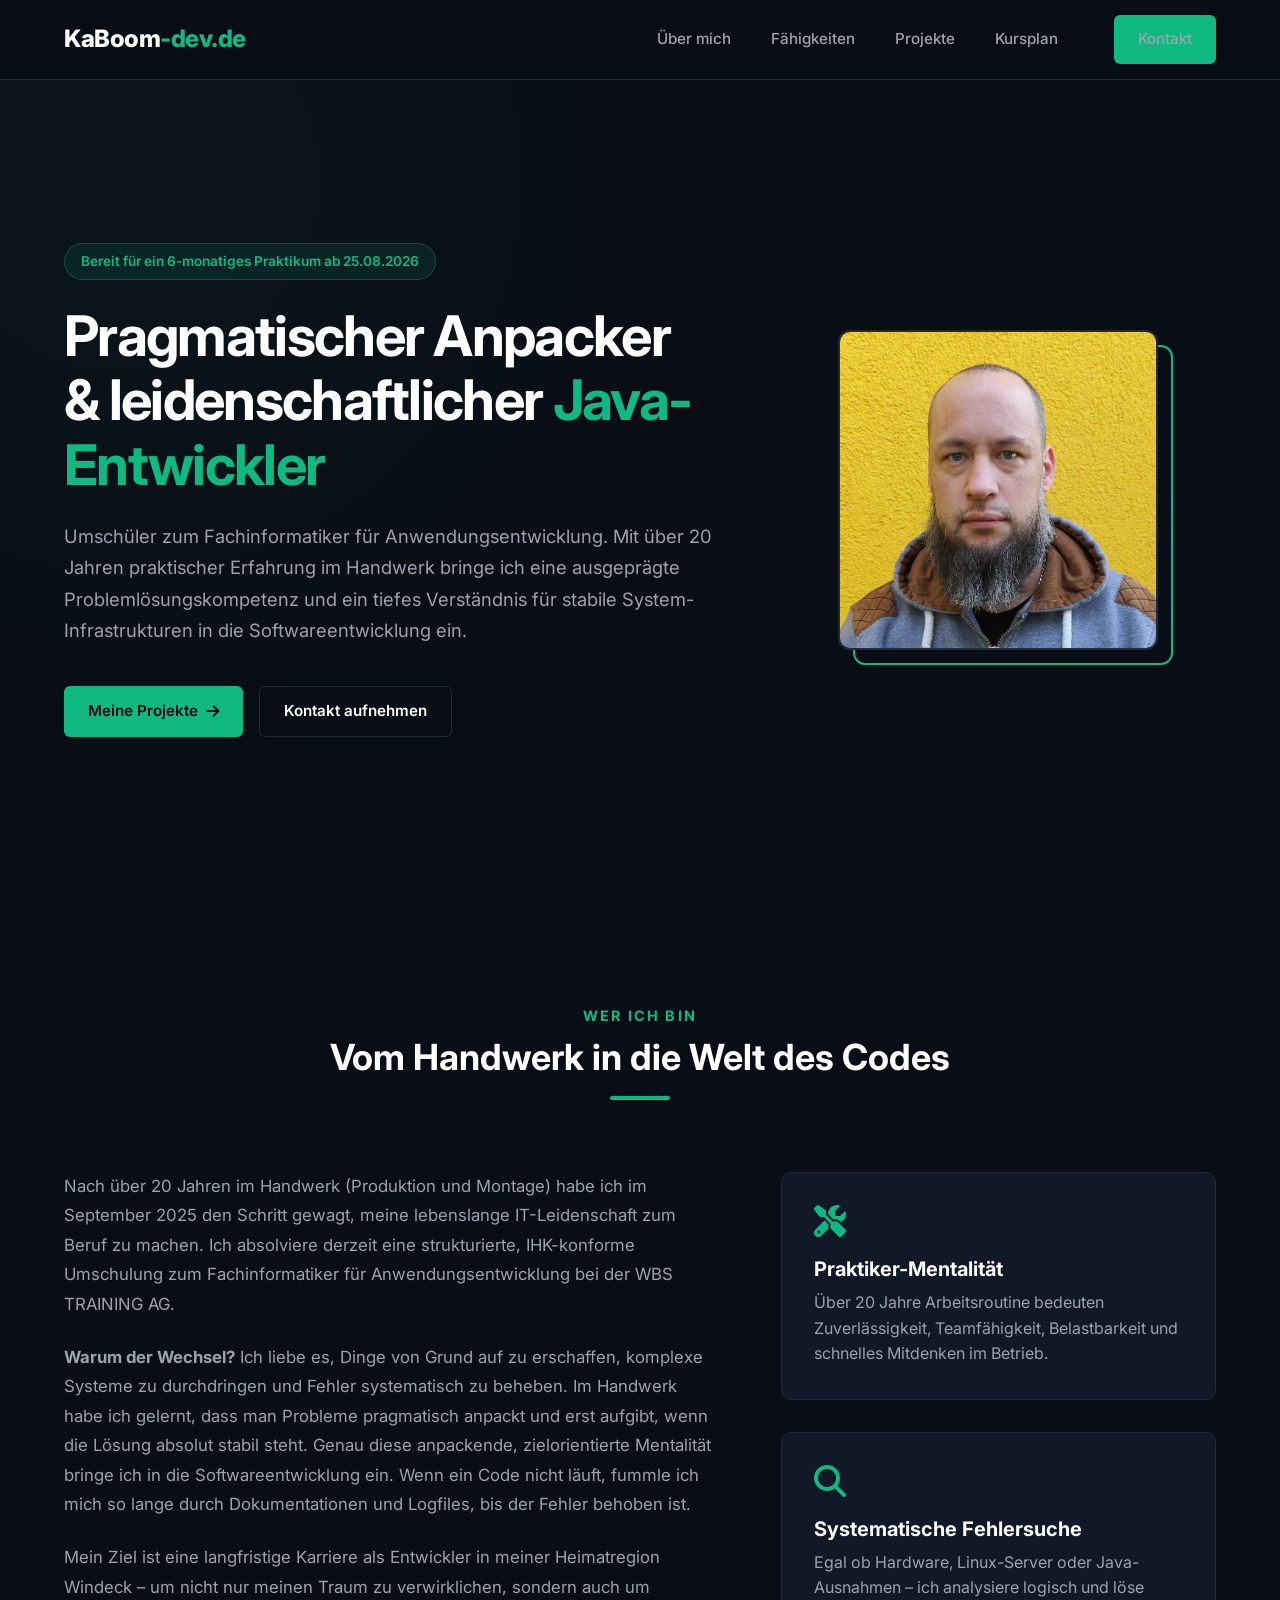
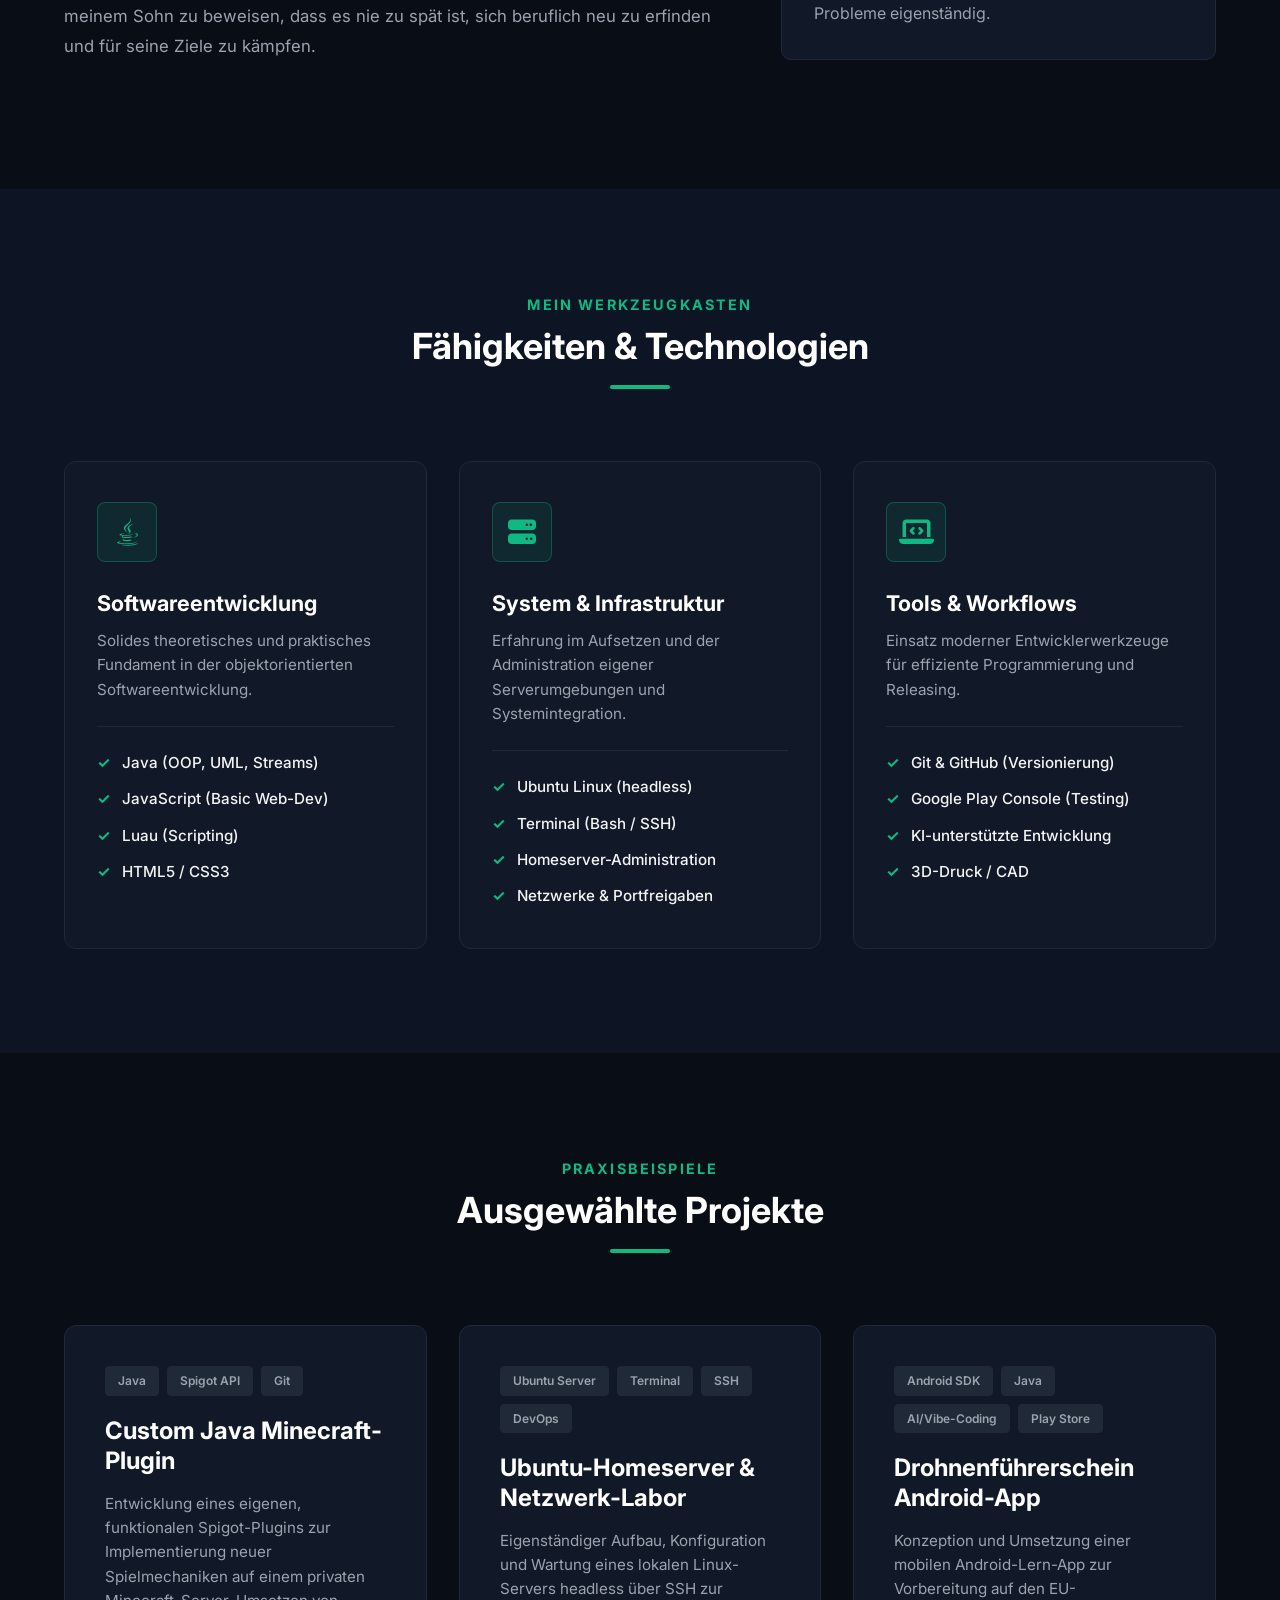
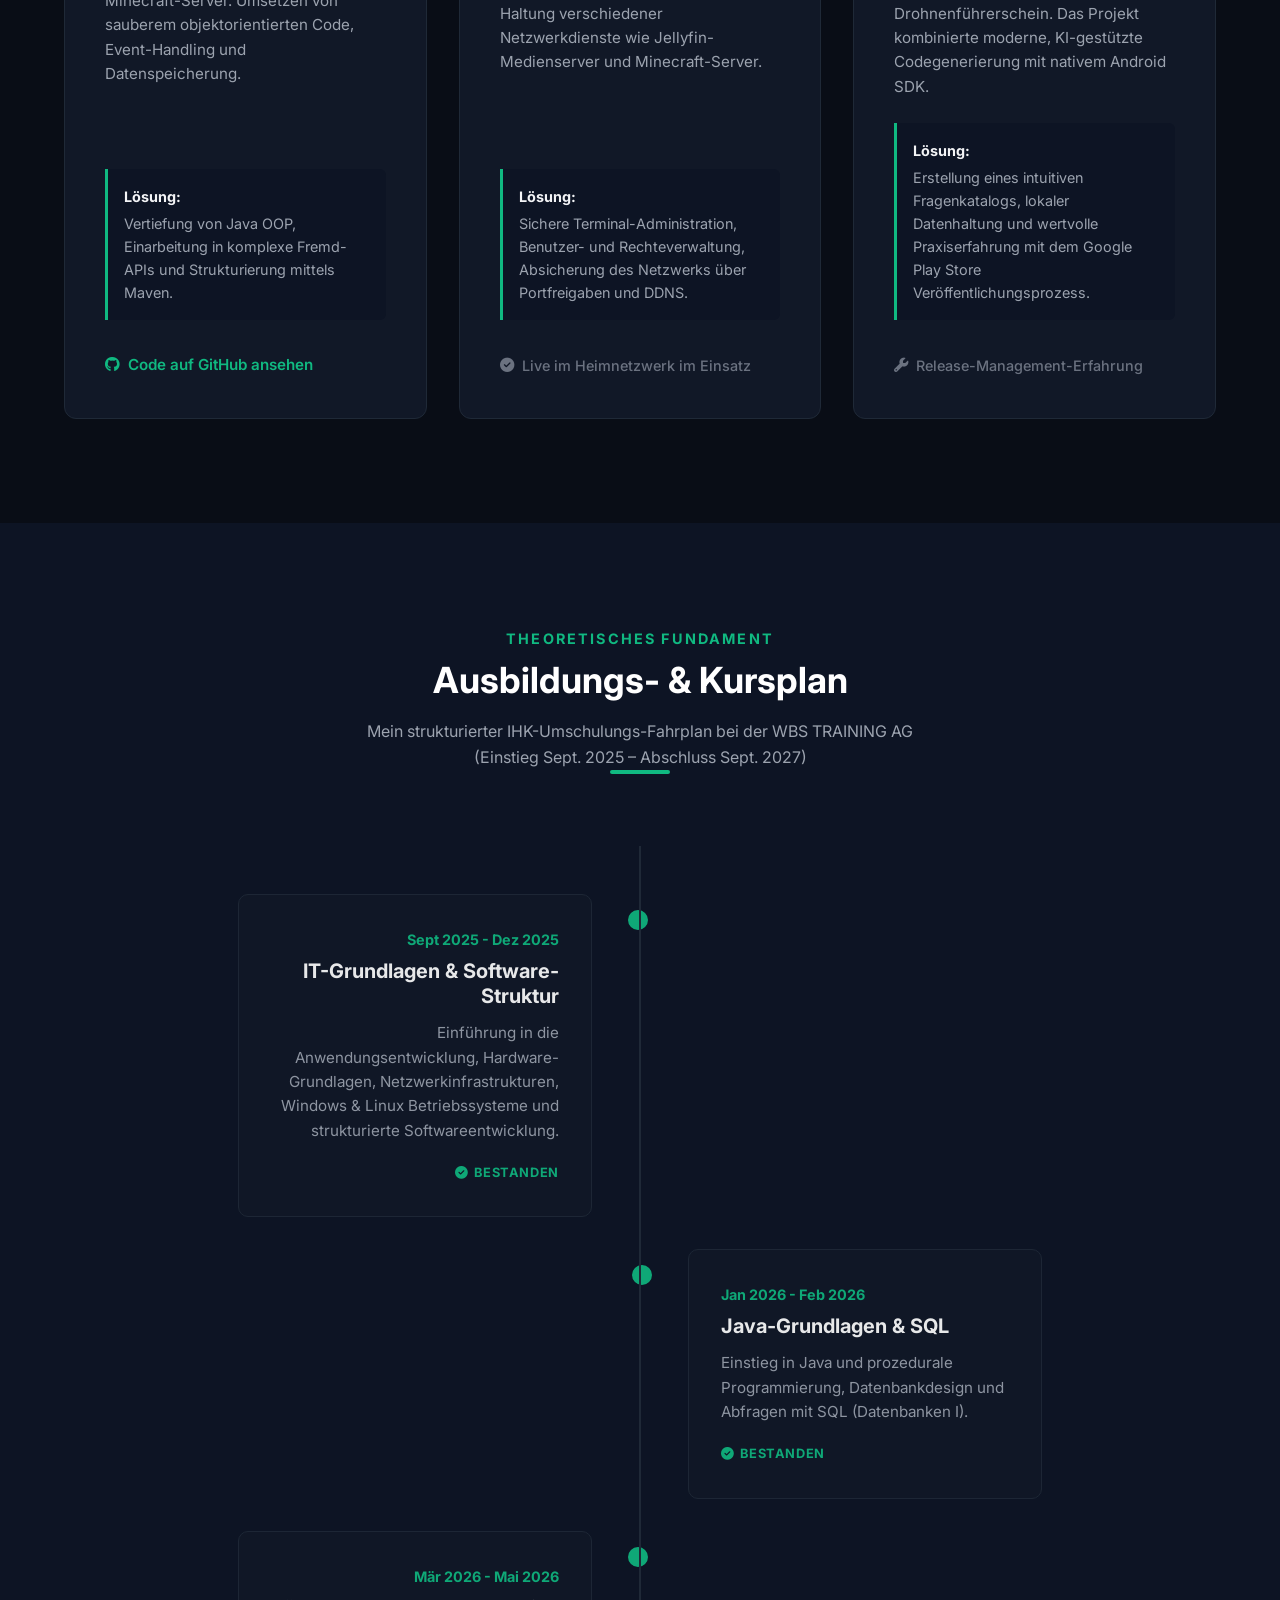
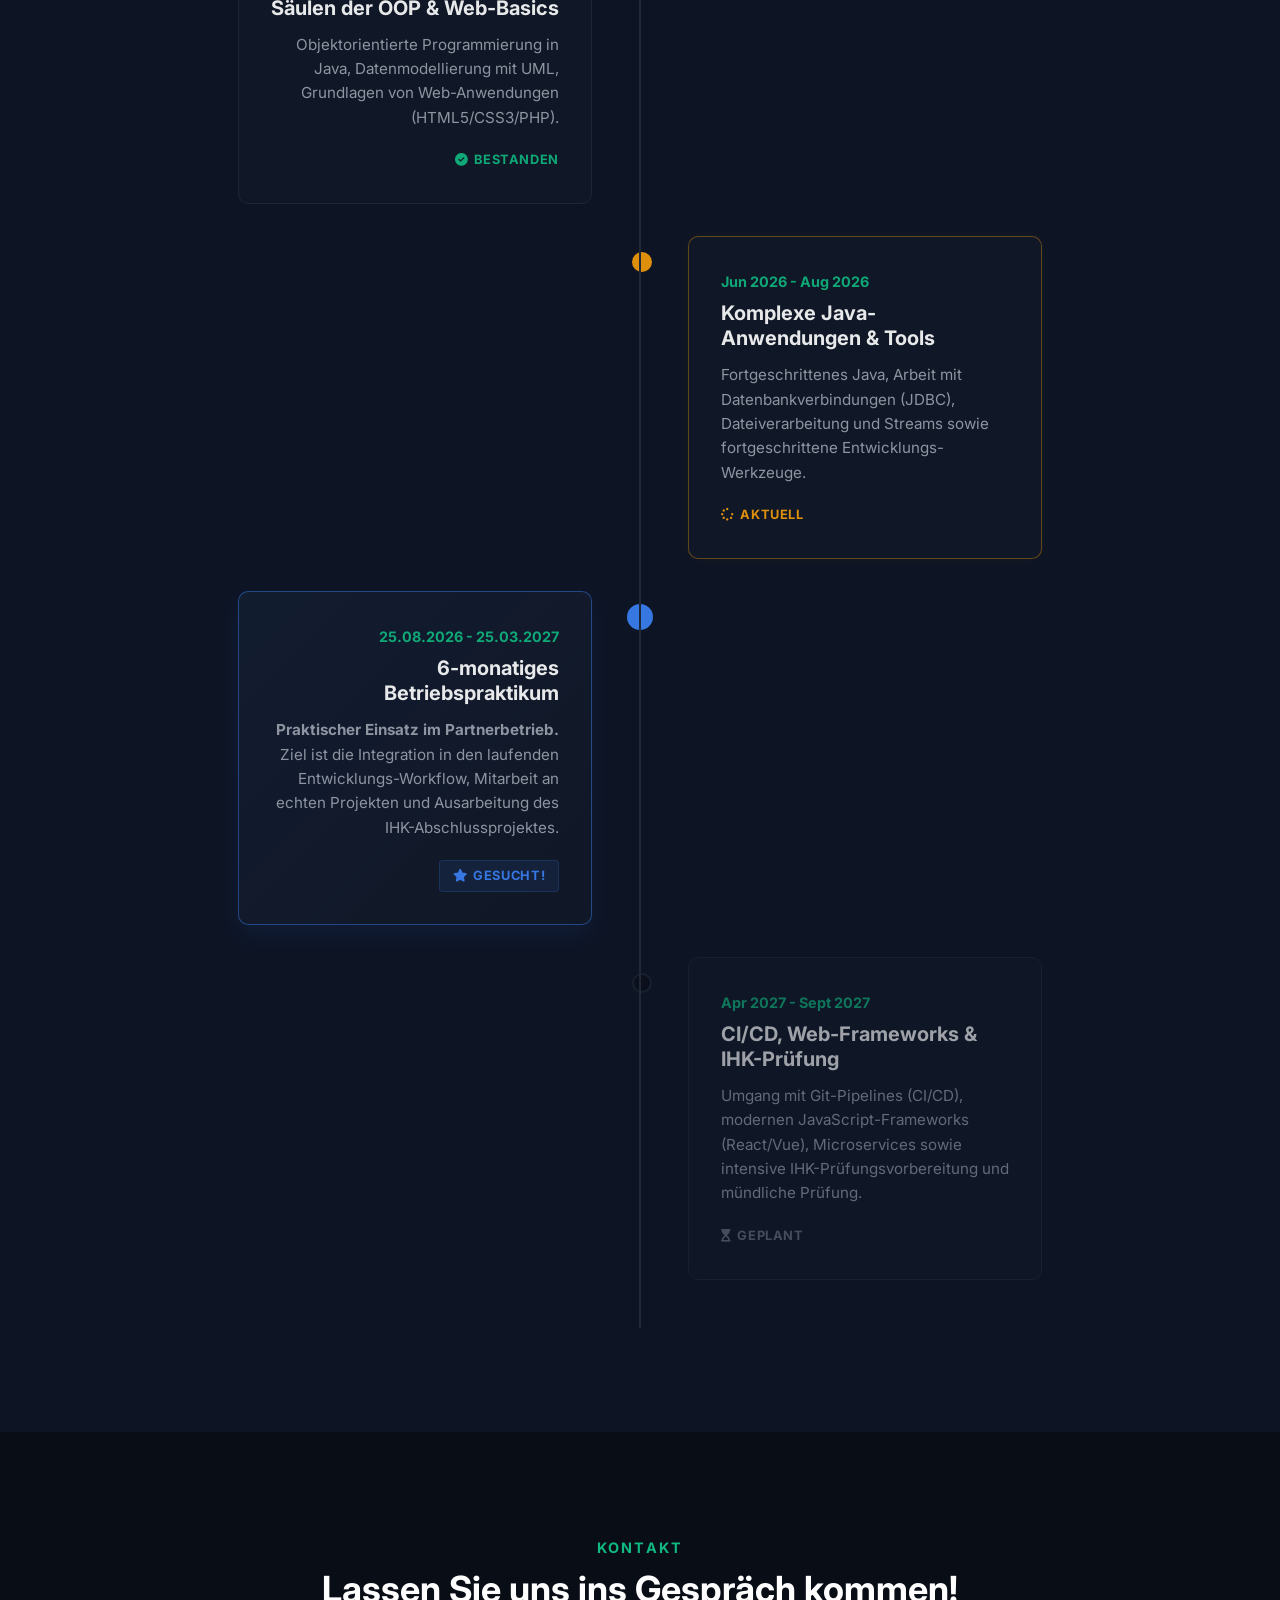
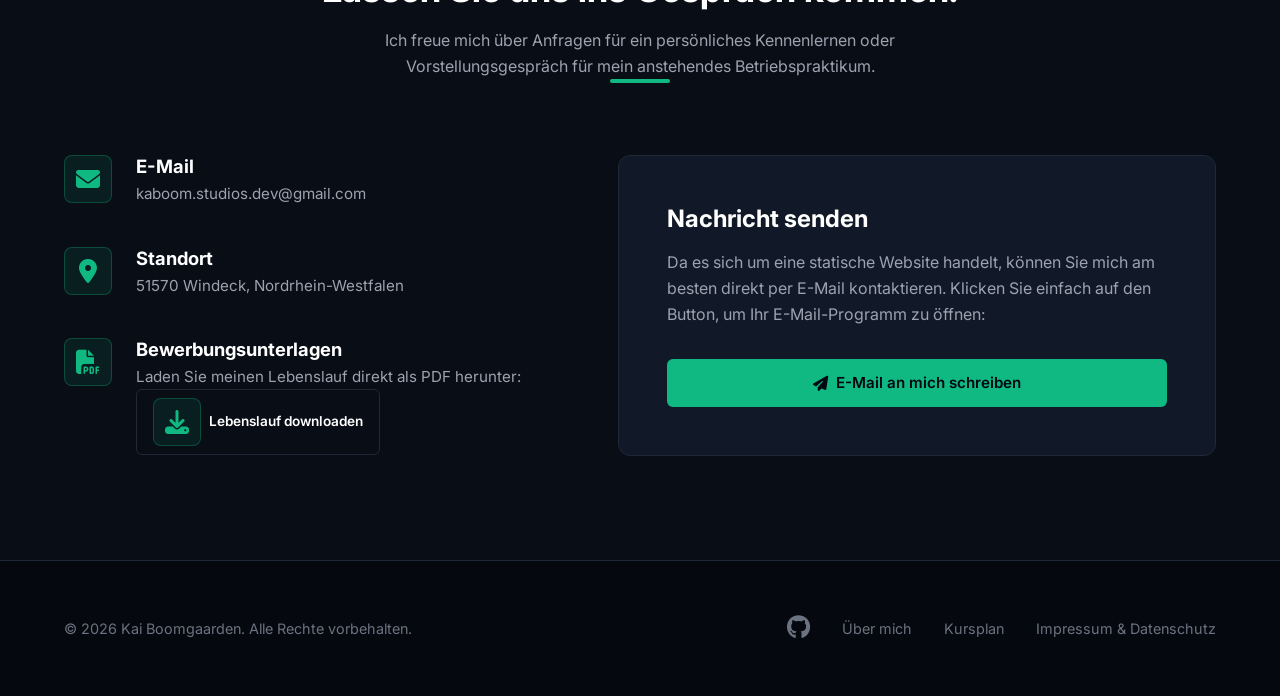
==== index.html @ c5eebfe7 "feat: release portfolio website with KaBoomEnchants integration, KaBoom-dev.de branding, and legal i" ====
<!DOCTYPE html>
<html lang="de">
<head>
    <meta charset="UTF-8">
    <meta name="viewport" content="width=device-width, initial-scale=1.0">
    <title>Kai Boomgaarden | Portfolio - Fachinformatiker für Anwendungsentwicklung</title>
    <meta name="description" content="Portfolio von Kai Boomgaarden – Angehender Fachinformatiker für Anwendungsentwicklung. Projekte in Java, Linux-Administration und mobiler Entwicklung.">
    <!-- Google Fonts: Inter for a modern look -->
    <link rel="preconnect" href="https://fonts.googleapis.com">
    <link rel="preconnect" href="https://fonts.gstatic.com" crossorigin>
    <link href="https://fonts.googleapis.com/css2?family=Inter:wght@300;400;500;600;700;800&display=swap" rel="stylesheet">
    <!-- Font Awesome Icons -->
    <link rel="stylesheet" href="https://cdnjs.cloudflare.com/ajax/libs/font-awesome/6.4.0/css/all.min.css">
    <!-- Custom Style -->
    <link rel="stylesheet" href="css/style.css">
</head>
<body>

    <!-- Header / Navigation -->
    <header class="navbar">
        <div class="container">
            <a href="#" class="logo">KaBoom<span>-dev.de</span></a>
            <nav class="nav-links" id="navLinks">
                <a href="#about">Über mich</a>
                <a href="#skills">Fähigkeiten</a>
                <a href="#projects">Projekte</a>
                <a href="#timeline">Kursplan</a>
                <a href="#contact" class="btn btn-primary nav-cta">Kontakt</a>
            </nav>
            <button class="mobile-menu-toggle" id="menuToggle" aria-label="Menü öffnen">
                <i class="fa-solid fa-bars"></i>
            </button>
        </div>
    </header>

    <!-- Hero Section -->
    <section class="hero">
        <div class="container hero-grid">
            <div class="hero-content">
                <span class="badge">Bereit für ein 6-monatiges Praktikum ab 25.08.2026</span>
                <h1>Pragmatischer Anpacker <br>&amp; leidenschaftlicher <span class="highlight">Java-Entwickler</span></h1>
                <p class="hero-lead">
                    Umschüler zum Fachinformatiker für Anwendungsentwicklung. Mit über 20 Jahren praktischer Erfahrung im Handwerk bringe ich eine ausgeprägte Problemlösungskompetenz und ein tiefes Verständnis für stabile System-Infrastrukturen in die Softwareentwicklung ein.
                </p>
                <div class="hero-actions">
                    <a href="#projects" class="btn btn-primary">Meine Projekte <i class="fa-solid fa-arrow-right"></i></a>
                    <a href="#contact" class="btn btn-secondary">Kontakt aufnehmen</a>
                </div>
            </div>
            <div class="hero-image-container">
                <div class="photo-frame">
                    <!-- Placeholder image that Kai can replace in assets/images/portrait.jpg -->
                    <img src="assets/images/portrait.jpg" alt="Kai Boomgaarden" class="profile-img" onerror="this.src='https://images.unsplash.com/photo-1507003211169-0a1dd7228f2d?fit=crop&w=500&h=500&q=80';">
                    <div class="frame-accent"></div>
                </div>
            </div>
        </div>
    </section>

    <!-- About Me Section -->
    <section id="about" class="about section-padding">
        <div class="container">
            <div class="section-header">
                <span class="section-subtitle">Wer ich bin</span>
                <h2>Vom Handwerk in die Welt des Codes</h2>
                <div class="underline"></div>
            </div>
            <div class="about-grid">
                <div class="about-text">
                    <p>
                        Nach über 20 Jahren im Handwerk (Produktion und Montage) habe ich im September 2025 den Schritt gewagt, meine lebenslange IT-Leidenschaft zum Beruf zu machen. Ich absolviere derzeit eine strukturierte, IHK-konforme Umschulung zum Fachinformatiker für Anwendungsentwicklung bei der WBS TRAINING AG.
                    </p>
                    <p>
                        <strong>Warum der Wechsel?</strong> Ich liebe es, Dinge von Grund auf zu erschaffen, komplexe Systeme zu durchdringen und Fehler systematisch zu beheben. Im Handwerk habe ich gelernt, dass man Probleme pragmatisch anpackt und erst aufgibt, wenn die Lösung absolut stabil steht. Genau diese anpackende, zielorientierte Mentalität bringe ich in die Softwareentwicklung ein. Wenn ein Code nicht läuft, fummle ich mich so lange durch Dokumentationen und Logfiles, bis der Fehler behoben ist.
                    </p>
                    <p>
                        Mein Ziel ist eine langfristige Karriere als Entwickler in meiner Heimatregion Windeck – um nicht nur meinen Traum zu verwirklichen, sondern auch um meinem Sohn zu beweisen, dass es nie zu spät ist, sich beruflich neu zu erfinden und für seine Ziele zu kämpfen.
                    </p>
                </div>
                <div class="about-highlights">
                    <div class="highlight-card">
                        <i class="fa-solid fa-screwdriver-wrench"></i>
                        <h3>Praktiker-Mentalität</h3>
                        <p>Über 20 Jahre Arbeitsroutine bedeuten Zuverlässigkeit, Teamfähigkeit, Belastbarkeit und schnelles Mitdenken im Betrieb.</p>
                    </div>
                    <div class="highlight-card">
                        <i class="fa-solid fa-magnifying-glass"></i>
                        <h3>Systematische Fehlersuche</h3>
                        <p>Egal ob Hardware, Linux-Server oder Java-Ausnahmen – ich analysiere logisch und löse Probleme eigenständig.</p>
                    </div>
                </div>
            </div>
        </div>
    </section>

    <!-- Skills Section -->
    <section id="skills" class="skills section-padding bg-light">
        <div class="container">
            <div class="section-header">
                <span class="section-subtitle">Mein Werkzeugkasten</span>
                <h2>Fähigkeiten &amp; Technologien</h2>
                <div class="underline"></div>
            </div>
            <div class="skills-grid">
                <!-- Skill Category 1 -->
                <div class="skills-card">
                    <div class="skills-icon"><i class="fa-brands fa-java"></i></div>
                    <h3>Softwareentwicklung</h3>
                    <p>Solides theoretisches und praktisches Fundament in der objektorientierten Softwareentwicklung.</p>
                    <ul class="skills-list">
                        <li>Java (OOP, UML, Streams)</li>
                        <li>JavaScript (Basic Web-Dev)</li>
                        <li>Luau (Scripting)</li>
                        <li>HTML5 / CSS3</li>
                    </ul>
                </div>
                <!-- Skill Category 2 -->
                <div class="skills-card">
                    <div class="skills-icon"><i class="fa-solid fa-server"></i></div>
                    <h3>System &amp; Infrastruktur</h3>
                    <p>Erfahrung im Aufsetzen und der Administration eigener Serverumgebungen und Systemintegration.</p>
                    <ul class="skills-list">
                        <li>Ubuntu Linux (headless)</li>
                        <li>Terminal (Bash / SSH)</li>
                        <li>Homeserver-Administration</li>
                        <li>Netzwerke &amp; Portfreigaben</li>
                    </ul>
                </div>
                <!-- Skill Category 3 -->
                <div class="skills-card">
                    <div class="skills-icon"><i class="fa-solid fa-laptop-code"></i></div>
                    <h3>Tools &amp; Workflows</h3>
                    <p>Einsatz moderner Entwicklerwerkzeuge für effiziente Programmierung und Releasing.</p>
                    <ul class="skills-list">
                        <li>Git &amp; GitHub (Versionierung)</li>
                        <li>Google Play Console (Testing)</li>
                        <li>KI-unterstützte Entwicklung</li>
                        <li>3D-Druck / CAD</li>
                    </ul>
                </div>
            </div>
        </div>
    </section>

    <!-- Projects Section -->
    <section id="projects" class="projects section-padding">
        <div class="container">
            <div class="section-header">
                <span class="section-subtitle">Praxisbeispiele</span>
                <h2>Ausgewählte Projekte</h2>
                <div class="underline"></div>
            </div>
            <div class="projects-grid">
                <!-- Project 1: Minecraft Java Plugin -->
                <div class="project-card">
                    <div class="project-content">
                        <div class="project-tags">
                            <span class="tag">Java</span>
                            <span class="tag">Spigot API</span>
                            <span class="tag">Git</span>
                        </div>
                        <h3>Custom Java Minecraft-Plugin</h3>
                        <p class="project-desc">
                            Entwicklung eines eigenen, funktionalen Spigot-Plugins zur Implementierung neuer Spielmechaniken auf einem privaten Minecraft-Server. Umsetzen von sauberem objektorientierten Code, Event-Handling und Datenspeicherung.
                        </p>
                        <div class="project-features">
                            <strong>Lösung:</strong> Vertiefung von Java OOP, Einarbeitung in komplexe Fremd-APIs und Strukturierung mittels Maven.
                        </div>
                        <div class="project-links">
                            <a href="https://github.com/KaBoomStudios/KaBoomEnchants" target="_blank" class="project-link"><i class="fa-brands fa-github"></i> Code auf GitHub ansehen</a>
                        </div>
                    </div>
                </div>

                <!-- Project 2: Linux Homeserver -->
                <div class="project-card">
                    <div class="project-content">
                        <div class="project-tags">
                            <span class="tag">Ubuntu Server</span>
                            <span class="tag">Terminal</span>
                            <span class="tag">SSH</span>
                            <span class="tag">DevOps</span>
                        </div>
                        <h3>Ubuntu-Homeserver &amp; Netzwerk-Labor</h3>
                        <p class="project-desc">
                            Eigenständiger Aufbau, Konfiguration und Wartung eines lokalen Linux-Servers headless über SSH zur Haltung verschiedener Netzwerkdienste wie Jellyfin-Medienserver und Minecraft-Server.
                        </p>
                        <div class="project-features">
                            <strong>Lösung:</strong> Sichere Terminal-Administration, Benutzer- und Rechteverwaltung, Absicherung des Netzwerks über Portfreigaben und DDNS.
                        </div>
                        <div class="project-links">
                            <span class="project-link-inactive"><i class="fa-solid fa-circle-check"></i> Live im Heimnetzwerk im Einsatz</span>
                        </div>
                    </div>
                </div>

                <!-- Project 3: Drohnenführerschein-App -->
                <div class="project-card">
                    <div class="project-content">
                        <div class="project-tags">
                            <span class="tag">Android SDK</span>
                            <span class="tag">Java</span>
                            <span class="tag">AI/Vibe-Coding</span>
                            <span class="tag">Play Store</span>
                        </div>
                        <h3>Drohnenführerschein Android-App</h3>
                        <p class="project-desc">
                            Konzeption und Umsetzung einer mobilen Android-Lern-App zur Vorbereitung auf den EU-Drohnenführerschein. Das Projekt kombinierte moderne, KI-gestützte Codegenerierung mit nativem Android SDK.
                        </p>
                        <div class="project-features">
                            <strong>Lösung:</strong> Erstellung eines intuitiven Fragenkatalogs, lokaler Datenhaltung und wertvolle Praxiserfahrung mit dem Google Play Store Veröffentlichungsprozess.
                        </div>
                        <div class="project-links">
                            <span class="project-link-inactive"><i class="fa-solid fa-wrench"></i> Release-Management-Erfahrung</span>
                        </div>
                    </div>
                </div>
            </div>
        </div>
    </section>

    <!-- Timeline / Kursplan Section -->
    <section id="timeline" class="timeline-section section-padding bg-light">
        <div class="container">
            <div class="section-header">
                <span class="section-subtitle">Theoretisches Fundament</span>
                <h2>Ausbildungs- &amp; Kursplan</h2>
                <p class="section-intro">Mein strukturierter IHK-Umschulungs-Fahrplan bei der WBS TRAINING AG (Einstieg Sept. 2025 – Abschluss Sept. 2027)</p>
                <div class="underline"></div>
            </div>
            
            <div class="timeline">
                <!-- Timeline Item 1 -->
                <div class="timeline-item left completed">
                    <div class="timeline-content">
                        <span class="timeline-date">Sept 2025 - Dez 2025</span>
                        <h3>IT-Grundlagen &amp; Software-Struktur</h3>
                        <p>Einführung in die Anwendungsentwicklung, Hardware-Grundlagen, Netzwerkinfrastrukturen, Windows &amp; Linux Betriebssysteme und strukturierte Softwareentwicklung.</p>
                        <span class="timeline-badge"><i class="fa-solid fa-circle-check"></i> Bestanden</span>
                    </div>
                </div>
                
                <!-- Timeline Item 2 -->
                <div class="timeline-item right completed">
                    <div class="timeline-content">
                        <span class="timeline-date">Jan 2026 - Feb 2026</span>
                        <h3>Java-Grundlagen &amp; SQL</h3>
                        <p>Einstieg in Java und prozedurale Programmierung, Datenbankdesign und Abfragen mit SQL (Datenbanken I).</p>
                        <span class="timeline-badge"><i class="fa-solid fa-circle-check"></i> Bestanden</span>
                    </div>
                </div>

                <!-- Timeline Item 3 -->
                <div class="timeline-item left completed">
                    <div class="timeline-content">
                        <span class="timeline-date">Mär 2026 - Mai 2026</span>
                        <h3>Säulen der OOP &amp; Web-Basics</h3>
                        <p>Objektorientierte Programmierung in Java, Datenmodellierung mit UML, Grundlagen von Web-Anwendungen (HTML5/CSS3/PHP).</p>
                        <span class="timeline-badge"><i class="fa-solid fa-circle-check"></i> Bestanden</span>
                    </div>
                </div>

                <!-- Timeline Item 4 -->
                <div class="timeline-item right in-progress">
                    <div class="timeline-content">
                        <span class="timeline-date">Jun 2026 - Aug 2026</span>
                        <h3>Komplexe Java-Anwendungen &amp; Tools</h3>
                        <p>Fortgeschrittenes Java, Arbeit mit Datenbankverbindungen (JDBC), Dateiverarbeitung und Streams sowie fortgeschrittene Entwicklungs-Werkzeuge.</p>
                        <span class="timeline-badge active"><i class="fa-solid fa-spinner fa-spin"></i> Aktuell</span>
                    </div>
                </div>

                <!-- Timeline Item 5 -->
                <div class="timeline-item left highlight-prak">
                    <div class="timeline-content">
                        <span class="timeline-date">25.08.2026 - 25.03.2027</span>
                        <h3>6-monatiges Betriebspraktikum</h3>
                        <p><strong>Praktischer Einsatz im Partnerbetrieb.</strong> Ziel ist die Integration in den laufenden Entwicklungs-Workflow, Mitarbeit an echten Projekten und Ausarbeitung des IHK-Abschlussprojektes.</p>
                        <span class="timeline-badge target"><i class="fa-solid fa-star"></i> Gesucht!</span>
                    </div>
                </div>

                <!-- Timeline Item 6 -->
                <div class="timeline-item right planned">
                    <div class="timeline-content">
                        <span class="timeline-date">Apr 2027 - Sept 2027</span>
                        <h3>CI/CD, Web-Frameworks &amp; IHK-Prüfung</h3>
                        <p>Umgang mit Git-Pipelines (CI/CD), modernen JavaScript-Frameworks (React/Vue), Microservices sowie intensive IHK-Prüfungsvorbereitung und mündliche Prüfung.</p>
                        <span class="timeline-badge future"><i class="fa-solid fa-hourglass-start"></i> Geplant</span>
                    </div>
                </div>
            </div>
        </div>
    </section>

    <!-- Contact Section -->
    <section id="contact" class="contact section-padding">
        <div class="container">
            <div class="section-header">
                <span class="section-subtitle">Kontakt</span>
                <h2>Lassen Sie uns ins Gespräch kommen!</h2>
                <p class="section-intro">Ich freue mich über Anfragen für ein persönliches Kennenlernen oder Vorstellungsgespräch für mein anstehendes Betriebspraktikum.</p>
                <div class="underline"></div>
            </div>
            
            <div class="contact-grid">
                <div class="contact-info">
                    <div class="contact-info-item">
                        <i class="fa-solid fa-envelope"></i>
                        <div>
                            <h3>E-Mail</h3>
                            <p><a href="mailto:kaboom.studios.dev@gmail.com">kaboom.studios.dev@gmail.com</a></p>
                        </div>
                    </div>
                    <div class="contact-info-item">
                        <i class="fa-solid fa-location-dot"></i>
                        <div>
                            <h3>Standort</h3>
                            <p>51570 Windeck, Nordrhein-Westfalen</p>
                        </div>
                    </div>
                    <div class="contact-info-item">
                        <i class="fa-solid fa-file-pdf"></i>
                        <div>
                            <h3>Bewerbungsunterlagen</h3>
                            <p>Laden Sie meinen Lebenslauf direkt als PDF herunter:</p>
                            <a href="assets/documents/lebenslauf.pdf" class="btn btn-secondary btn-sm" download><i class="fa-solid fa-download"></i> Lebenslauf downloaden</a>
                        </div>
                    </div>
                </div>
                
                <div class="contact-card">
                    <h3>Nachricht senden</h3>
                    <p>Da es sich um eine statische Website handelt, können Sie mich am besten direkt per E-Mail kontaktieren. Klicken Sie einfach auf den Button, um Ihr E-Mail-Programm zu öffnen:</p>
                    <a href="mailto:kaboom.studios.dev@gmail.com?subject=Bewerbung%20Praktikum%20Fachinformatiker" class="btn btn-primary btn-block"><i class="fa-solid fa-paper-plane"></i> E-Mail an mich schreiben</a>
                </div>
            </div>
        </div>
    </section>

    <!-- Footer -->
    <footer class="footer">
        <div class="container footer-content">
            <p>&copy; 2026 Kai Boomgaarden. Alle Rechte vorbehalten.</p>
            <div class="footer-links">
                <a href="https://github.com/KaBoomStudios" target="_blank" aria-label="GitHub"><i class="fa-brands fa-github"></i></a>
                <a href="#about">Über mich</a>
                <a href="#timeline">Kursplan</a>
                <a href="legal.html">Impressum &amp; Datenschutz</a>
            </div>
        </div>
    </footer>

    <!-- Custom Script -->
    <script src="js/script.js"></script>
</body>
</html>
---- css/style.css ----
/* ==========================================================================
   CSS PORTFOLIO - KAI BOOMGAARDEN
   Designed with a highly professional, modern dark tech theme (Emerald & Slate)
   ========================================================================== */

/* Variables / Theme Configuration */
:root {
    --primary: #10b981;          /* Emerald Green - represents growth, tech, action */
    --primary-hover: #059669;
    --primary-light: rgba(16, 185, 129, 0.1);
    
    --bg-dark: #090d16;          /* Deepest space blue-grey */
    --bg-surface: #111827;       /* Surface card background */
    --bg-surface-hover: #1f2937; /* Hovered surface background */
    --bg-light: #0d1424;         /* Section alternative background */
    
    --text-main: #f3f4f6;        /* Primary high-contrast text */
    --text-muted: #9ca3af;       /* Secondary descriptive text */
    --text-dark: #6b7280;        /* Deep grey placeholder text */
    
    --border-color: #1f2937;     /* High-quality subtle dark borders */
    --border-accent: rgba(16, 185, 129, 0.3);
    
    --font-sans: 'Inter', system-ui, -apple-system, sans-serif;
    --transition-fast: 0.2s cubic-bezier(0.4, 0, 0.2, 1);
    --transition-normal: 0.3s cubic-bezier(0.4, 0, 0.2, 1);
    
    --container-max-width: 1200px;
    --header-height: 80px;
}

/* Reset & Base Styles */
* {
    margin: 0;
    padding: 0;
    box-sizing: border-box;
}

html {
    scroll-behavior: smooth;
    font-size: 16px;
}

body {
    background-color: var(--bg-dark);
    color: var(--text-main);
    font-family: var(--font-sans);
    line-height: 1.6;
    overflow-x: hidden;
    -webkit-font-smoothing: antialiased;
    -moz-osx-font-smoothing: grayscale;
}

/* Typography */
h1, h2, h3, h4, h5, h6 {
    font-weight: 700;
    line-height: 1.25;
    color: #ffffff;
}

p {
    color: var(--text-muted);
    font-weight: 400;
}

a {
    color: inherit;
    text-decoration: none;
    transition: var(--transition-fast);
}

img {
    max-width: 100%;
    height: auto;
    display: block;
}

/* Layout Utilities */
.container {
    width: 100%;
    max-width: var(--container-max-width);
    margin: 0 auto;
    padding: 0 1.5rem;
}

.section-padding {
    padding: 6.5rem 0;
}

.bg-light {
    background-color: var(--bg-light);
}

.highlight {
    color: var(--primary);
}

/* Button Styles */
.btn {
    display: inline-flex;
    align-items: center;
    justify-content: center;
    gap: 0.5rem;
    font-family: var(--font-sans);
    font-weight: 600;
    font-size: 0.95rem;
    padding: 0.75rem 1.5rem;
    border-radius: 6px;
    cursor: pointer;
    transition: var(--transition-fast);
    border: none;
}

.btn-primary {
    background-color: var(--primary);
    color: #030712;
}

.btn-primary:hover {
    background-color: var(--primary-hover);
    transform: translateY(-2px);
    box-shadow: 0 4px 12px rgba(16, 185, 129, 0.25);
}

.btn-secondary {
    background-color: transparent;
    color: #ffffff;
    border: 1px solid var(--border-color);
}

.btn-secondary:hover {
    background-color: var(--bg-surface-hover);
    border-color: var(--text-muted);
    transform: translateY(-2px);
}

.btn-sm {
    padding: 0.5rem 1rem;
    font-size: 0.85rem;
}

.btn-block {
    display: flex;
    width: 100%;
}

/* Badges & Section Headers */
.badge {
    display: inline-block;
    background-color: var(--primary-light);
    color: var(--primary);
    font-size: 0.85rem;
    font-weight: 600;
    padding: 0.4rem 1rem;
    border-radius: 50px;
    border: 1px solid var(--border-accent);
    margin-bottom: 1.5rem;
}

.section-header {
    text-align: center;
    margin-bottom: 4.5rem;
}

.section-subtitle {
    display: block;
    color: var(--primary);
    font-size: 0.9rem;
    font-weight: 700;
    text-transform: uppercase;
    letter-spacing: 0.15em;
    margin-bottom: 0.5rem;
}

.section-header h2 {
    font-size: 2.25rem;
    margin-bottom: 1rem;
}

.underline {
    width: 60px;
    height: 4px;
    background-color: var(--primary);
    margin: 0 auto;
    border-radius: 2px;
}

.section-intro {
    max-width: 600px;
    margin: 1rem auto 0 auto;
}

/* ==========================================================================
   Header & Navigation
   ========================================================================== */
.navbar {
    position: fixed;
    top: 0;
    left: 0;
    width: 100%;
    height: var(--header-height);
    background-color: rgba(9, 13, 22, 0.9);
    backdrop-filter: blur(10px);
    -webkit-backdrop-filter: blur(10px);
    border-bottom: 1px solid var(--border-color);
    z-index: 1000;
    display: flex;
    align-items: center;
    transition: var(--transition-normal);
}

.navbar .container {
    display: flex;
    align-items: center;
    justify-content: space-between;
}

.logo {
    font-size: 1.5rem;
    font-weight: 800;
    color: #ffffff;
    letter-spacing: -0.02em;
}

.logo span {
    color: var(--primary);
}

.nav-links {
    display: flex;
    align-items: center;
    gap: 2.5rem;
}

.nav-links a {
    font-size: 0.95rem;
    font-weight: 500;
    color: var(--text-muted);
}

.nav-links a:hover {
    color: var(--primary);
}

.nav-cta {
    margin-left: 1rem;
}

.mobile-menu-toggle {
    display: none;
    background: none;
    border: none;
    color: #ffffff;
    font-size: 1.5rem;
    cursor: pointer;
}

/* ==========================================================================
   Hero Section
   ========================================================================== */
.hero {
    min-height: 100vh;
    display: flex;
    align-items: center;
    padding-top: var(--header-height);
    background-image: radial-gradient(circle at 10% 20%, rgba(16, 185, 129, 0.05) 0%, transparent 40%);
}

.hero-grid {
    display: grid;
    grid-template-columns: 1.2fr 0.8fr;
    gap: 4rem;
    align-items: center;
}

.hero-content h1 {
    font-size: 3.5rem;
    line-height: 1.15;
    letter-spacing: -0.03em;
    margin-bottom: 1.5rem;
}

.hero-lead {
    font-size: 1.15rem;
    line-height: 1.7;
    margin-bottom: 2.5rem;
}

.hero-actions {
    display: flex;
    gap: 1rem;
}

/* Photo Frame & Profile Image */
.hero-image-container {
    display: flex;
    justify-content: center;
}

.photo-frame {
    position: relative;
    width: 320px;
    height: 320px;
}

.profile-img {
    width: 100%;
    height: 100%;
    object-fit: cover;
    border-radius: 12px;
    border: 2px solid var(--border-color);
    position: relative;
    z-index: 2;
}

.frame-accent {
    position: absolute;
    top: 15px;
    left: 15px;
    width: 100%;
    height: 100%;
    border: 2px solid var(--primary);
    border-radius: 12px;
    z-index: 1;
    transition: var(--transition-normal);
}

.photo-frame:hover .frame-accent {
    transform: translate(-10px, -10px);
}

/* ==========================================================================
   About Me Section
   ========================================================================== */
.about-grid {
    display: grid;
    grid-template-columns: 1.2fr 0.8fr;
    gap: 4rem;
    align-items: start;
}

.about-text p {
    margin-bottom: 1.5rem;
    font-size: 1.05rem;
    line-height: 1.75;
}

.about-highlights {
    display: flex;
    flex-direction: column;
    gap: 2rem;
}

.highlight-card {
    background-color: var(--bg-surface);
    border: 1px solid var(--border-color);
    border-radius: 10px;
    padding: 2rem;
    transition: var(--transition-normal);
}

.highlight-card:hover {
    border-color: var(--border-accent);
    transform: translateY(-3px);
}

.highlight-card i {
    font-size: 2rem;
    color: var(--primary);
    margin-bottom: 1.25rem;
}

.highlight-card h3 {
    font-size: 1.25rem;
    margin-bottom: 0.5rem;
}

/* ==========================================================================
   Skills Section
   ========================================================================== */
.skills-grid {
    display: grid;
    grid-template-columns: repeat(3, 1fr);
    gap: 2rem;
}

.skills-card {
    background-color: var(--bg-surface);
    border: 1px solid var(--border-color);
    border-radius: 12px;
    padding: 2.5rem 2rem;
    transition: var(--transition-normal);
}

.skills-card:hover {
    border-color: var(--border-accent);
    transform: translateY(-5px);
    box-shadow: 0 10px 20px rgba(0, 0, 0, 0.2);
}

.skills-icon {
    width: 60px;
    height: 60px;
    background-color: var(--primary-light);
    color: var(--primary);
    border-radius: 8px;
    display: flex;
    align-items: center;
    justify-content: center;
    font-size: 1.75rem;
    margin-bottom: 1.75rem;
    border: 1px solid var(--border-accent);
}

.skills-card h3 {
    font-size: 1.35rem;
    margin-bottom: 0.75rem;
}

.skills-card p {
    font-size: 0.95rem;
    margin-bottom: 1.5rem;
}

.skills-list {
    list-style: none;
    display: flex;
    flex-direction: column;
    gap: 0.75rem;
    border-top: 1px solid var(--border-color);
    padding-top: 1.5rem;
}

.skills-list li {
    font-weight: 500;
    font-size: 0.95rem;
    color: var(--text-main);
    display: flex;
    align-items: center;
    gap: 0.75rem;
}

.skills-list li::before {
    content: "✓";
    color: var(--primary);
    font-weight: 700;
}

/* ==========================================================================
   Projects Section
   ========================================================================== */
.projects-grid {
    display: grid;
    grid-template-columns: repeat(3, 1fr);
    gap: 2rem;
}

.project-card {
    background-color: var(--bg-surface);
    border: 1px solid var(--border-color);
    border-radius: 12px;
    overflow: hidden;
    display: flex;
    flex-direction: column;
    height: 100%;
    transition: var(--transition-normal);
}

.project-card:hover {
    border-color: var(--border-accent);
    transform: translateY(-5px);
    box-shadow: 0 12px 24px rgba(0, 0, 0, 0.2);
}

.project-content {
    padding: 2.5rem;
    display: flex;
    flex-direction: column;
    height: 100%;
}

.project-tags {
    display: flex;
    flex-wrap: wrap;
    gap: 0.5rem;
    margin-bottom: 1.25rem;
}

.tag {
    background-color: var(--bg-surface-hover);
    border: 1px solid var(--border-color);
    color: var(--text-muted);
    font-size: 0.75rem;
    font-weight: 600;
    padding: 0.25rem 0.75rem;
    border-radius: 4px;
}

.project-card h3 {
    font-size: 1.5rem;
    margin-bottom: 1rem;
}

.project-desc {
    font-size: 0.95rem;
    line-height: 1.6;
    margin-bottom: 1.5rem;
    flex-grow: 1;
}

.project-features {
    background-color: var(--bg-light);
    border-left: 3px solid var(--primary);
    padding: 1rem;
    border-radius: 0 6px 6px 0;
    font-size: 0.9rem;
    color: var(--text-muted);
    margin-bottom: 2rem;
}

.project-features strong {
    color: var(--text-main);
    display: block;
    margin-bottom: 0.25rem;
}

.project-links {
    margin-top: auto;
}

.project-link {
    display: inline-flex;
    align-items: center;
    gap: 0.5rem;
    font-weight: 600;
    font-size: 0.95rem;
    color: var(--primary);
}

.project-link:hover {
    color: var(--primary-hover);
    text-decoration: underline;
}

.project-link-inactive {
    display: inline-flex;
    align-items: center;
    gap: 0.5rem;
    font-weight: 500;
    font-size: 0.9rem;
    color: var(--text-dark);
}

/* ==========================================================================
   Timeline / Kursplan Section
   ========================================================================== */
.timeline-section {
    position: relative;
}

.timeline {
    position: relative;
    max-width: 900px;
    margin: 0 auto;
    padding: 2rem 0;
}

/* Vertical timeline line */
.timeline::after {
    content: '';
    position: absolute;
    width: 2px;
    background-color: var(--border-color);
    top: 0;
    bottom: 0;
    left: 50%;
    transform: translateX(-50%);
}

.timeline-item {
    padding: 1rem 3rem;
    position: relative;
    width: 50%;
    opacity: 0.9;
}

/* Circular markers */
.timeline-item::after {
    content: '';
    position: absolute;
    width: 16px;
    height: 16px;
    right: -8px;
    background-color: var(--bg-dark);
    border: 2px solid var(--border-color);
    border-radius: 50%;
    top: 2rem;
    z-index: 1;
    transition: var(--transition-normal);
}

.timeline-item.right::after {
    left: -8px;
}

/* Alignment left & right */
.timeline-item.left {
    left: 0;
    text-align: right;
}

.timeline-item.right {
    left: 50%;
}

/* Card Styling */
.timeline-content {
    padding: 2rem;
    background-color: var(--bg-surface);
    border: 1px solid var(--border-color);
    border-radius: 10px;
    position: relative;
    transition: var(--transition-normal);
}

.timeline-content:hover {
    border-color: var(--border-accent);
}

.timeline-date {
    display: inline-block;
    color: var(--primary);
    font-weight: 700;
    font-size: 0.9rem;
    margin-bottom: 0.5rem;
}

.timeline-content h3 {
    font-size: 1.25rem;
    margin-bottom: 0.75rem;
}

.timeline-content p {
    font-size: 0.95rem;
}

/* Timeline badges inside cards */
.timeline-badge {
    display: inline-flex;
    align-items: center;
    gap: 0.35rem;
    margin-top: 1.25rem;
    font-size: 0.8rem;
    font-weight: 700;
    text-transform: uppercase;
    letter-spacing: 0.05em;
    color: var(--text-dark);
}

/* States */
/* 1. Completed */
.timeline-item.completed::after {
    background-color: var(--primary);
    border-color: var(--primary);
}

.timeline-item.completed .timeline-badge {
    color: var(--primary);
}

/* 2. In Progress */
.timeline-item.in-progress::after {
    background-color: #f59e0b; /* Yellow warning */
    border-color: #f59e0b;
}

.timeline-item.in-progress .timeline-content {
    border-color: rgba(245, 158, 11, 0.4);
    box-shadow: 0 0 15px rgba(245, 158, 11, 0.05);
}

.timeline-item.in-progress .timeline-badge.active {
    color: #f59e0b;
}

/* 3. Highlighted Praktikum (Target) */
.timeline-item.highlight-prak::after {
    background-color: #3b82f6; /* Beautiful Blue accent */
    border-color: #3b82f6;
    transform: scale(1.3);
}

.timeline-item.highlight-prak.left::after {
    right: -10px;
    transform: translateX(0) scale(1.3);
}

.timeline-item.highlight-prak .timeline-content {
    border-color: rgba(59, 130, 246, 0.5);
    background-image: linear-gradient(135deg, rgba(59, 130, 246, 0.05) 0%, transparent 100%);
    box-shadow: 0 10px 25px rgba(59, 130, 246, 0.1);
}

.timeline-item.highlight-prak .timeline-badge.target {
    color: #3b82f6;
    background-color: rgba(59, 130, 246, 0.1);
    padding: 0.3rem 0.8rem;
    border-radius: 4px;
    border: 1px solid rgba(59, 130, 246, 0.2);
}

/* 4. Planned */
.timeline-item.planned {
    opacity: 0.6;
}

/* ==========================================================================
   Contact Section
   ========================================================================== */
.contact-grid {
    display: grid;
    grid-template-columns: 0.9fr 1.1fr;
    gap: 4rem;
    align-items: start;
}

.contact-info {
    display: flex;
    flex-direction: column;
    gap: 2.5rem;
}

.contact-info-item {
    display: flex;
    gap: 1.5rem;
    align-items: start;
}

.contact-info-item i {
    font-size: 1.5rem;
    color: var(--primary);
    width: 48px;
    height: 48px;
    background-color: var(--primary-light);
    border: 1px solid var(--border-accent);
    border-radius: 8px;
    display: flex;
    align-items: center;
    justify-content: center;
    flex-shrink: 0;
}

.contact-info-item h3 {
    font-size: 1.15rem;
    margin-bottom: 0.25rem;
}

.contact-info-item p {
    font-size: 0.95rem;
}

.contact-info-item a:hover {
    color: var(--primary);
    text-decoration: underline;
}

.contact-card {
    background-color: var(--bg-surface);
    border: 1px solid var(--border-color);
    border-radius: 12px;
    padding: 3rem;
}

.contact-card h3 {
    font-size: 1.5rem;
    margin-bottom: 1rem;
}

.contact-card p {
    font-size: 1rem;
    margin-bottom: 2rem;
}

/* ==========================================================================
   Footer
   ========================================================================== */
.footer {
    background-color: #05080e;
    border-top: 1px solid var(--border-color);
    padding: 3rem 0;
    color: var(--text-dark);
}

.footer-content {
    display: flex;
    align-items: center;
    justify-content: space-between;
}

.footer-content p {
    font-size: 0.9rem;
    color: var(--text-dark);
}

.footer-links {
    display: flex;
    align-items: center;
    gap: 2rem;
}

.footer-links a {
    font-size: 0.9rem;
    color: var(--text-dark);
}

.footer-links a:hover {
    color: var(--text-muted);
}

.footer-links a[aria-label="GitHub"] {
    font-size: 1.5rem;
}

/* ==========================================================================
   Responsive Breakpoints
   ========================================================================== */

@media (max-width: 1024px) {
    .skills-grid, .projects-grid {
        grid-template-columns: repeat(2, 1fr);
    }
}

@media (max-width: 768px) {
    html {
        font-size: 15px;
    }
    
    .section-padding {
        padding: 4.5rem 0;
    }
    
    /* Navigation */
    .mobile-menu-toggle {
        display: block;
    }
    
    .nav-links {
        position: fixed;
        top: var(--header-height);
        left: -100%;
        width: 100%;
        height: calc(100vh - var(--header-height));
        background-color: var(--bg-dark);
        border-top: 1px solid var(--border-color);
        flex-direction: column;
        padding: 3rem 1.5rem;
        gap: 2rem;
        align-items: stretch;
        transition: var(--transition-normal);
        z-index: 999;
    }
    
    .nav-links.active {
        left: 0;
    }
    
    .nav-cta {
        margin-left: 0;
        text-align: center;
    }
    
    /* Hero */
    .hero-grid {
        grid-template-columns: 1fr;
        gap: 3rem;
        text-align: center;
        padding: 4rem 0;
    }
    
    .hero-content h1 {
        font-size: 2.75rem;
    }
    
    .hero-actions {
        justify-content: center;
    }
    
    /* About */
    .about-grid {
        grid-template-columns: 1fr;
        gap: 3rem;
    }
    
    /* Skills & Projects */
    .skills-grid, .projects-grid {
        grid-template-columns: 1fr;
    }
    
    /* Timeline */
    .timeline::after {
        left: 31px;
    }
    
    .timeline-item {
        width: 100%;
        padding-left: 55px;
        padding-right: 0;
    }
    
    .timeline-item.left {
        text-align: left;
    }
    
    .timeline-item.right {
        left: 0;
    }
    
    .timeline-item::after {
        left: 23px !important;
        right: auto !important;
    }
    
    /* Contact */
    .contact-grid {
        grid-template-columns: 1fr;
        gap: 3rem;
    }
    
    .footer-content {
        flex-direction: column;
        gap: 1.5rem;
        text-align: center;
    }
}
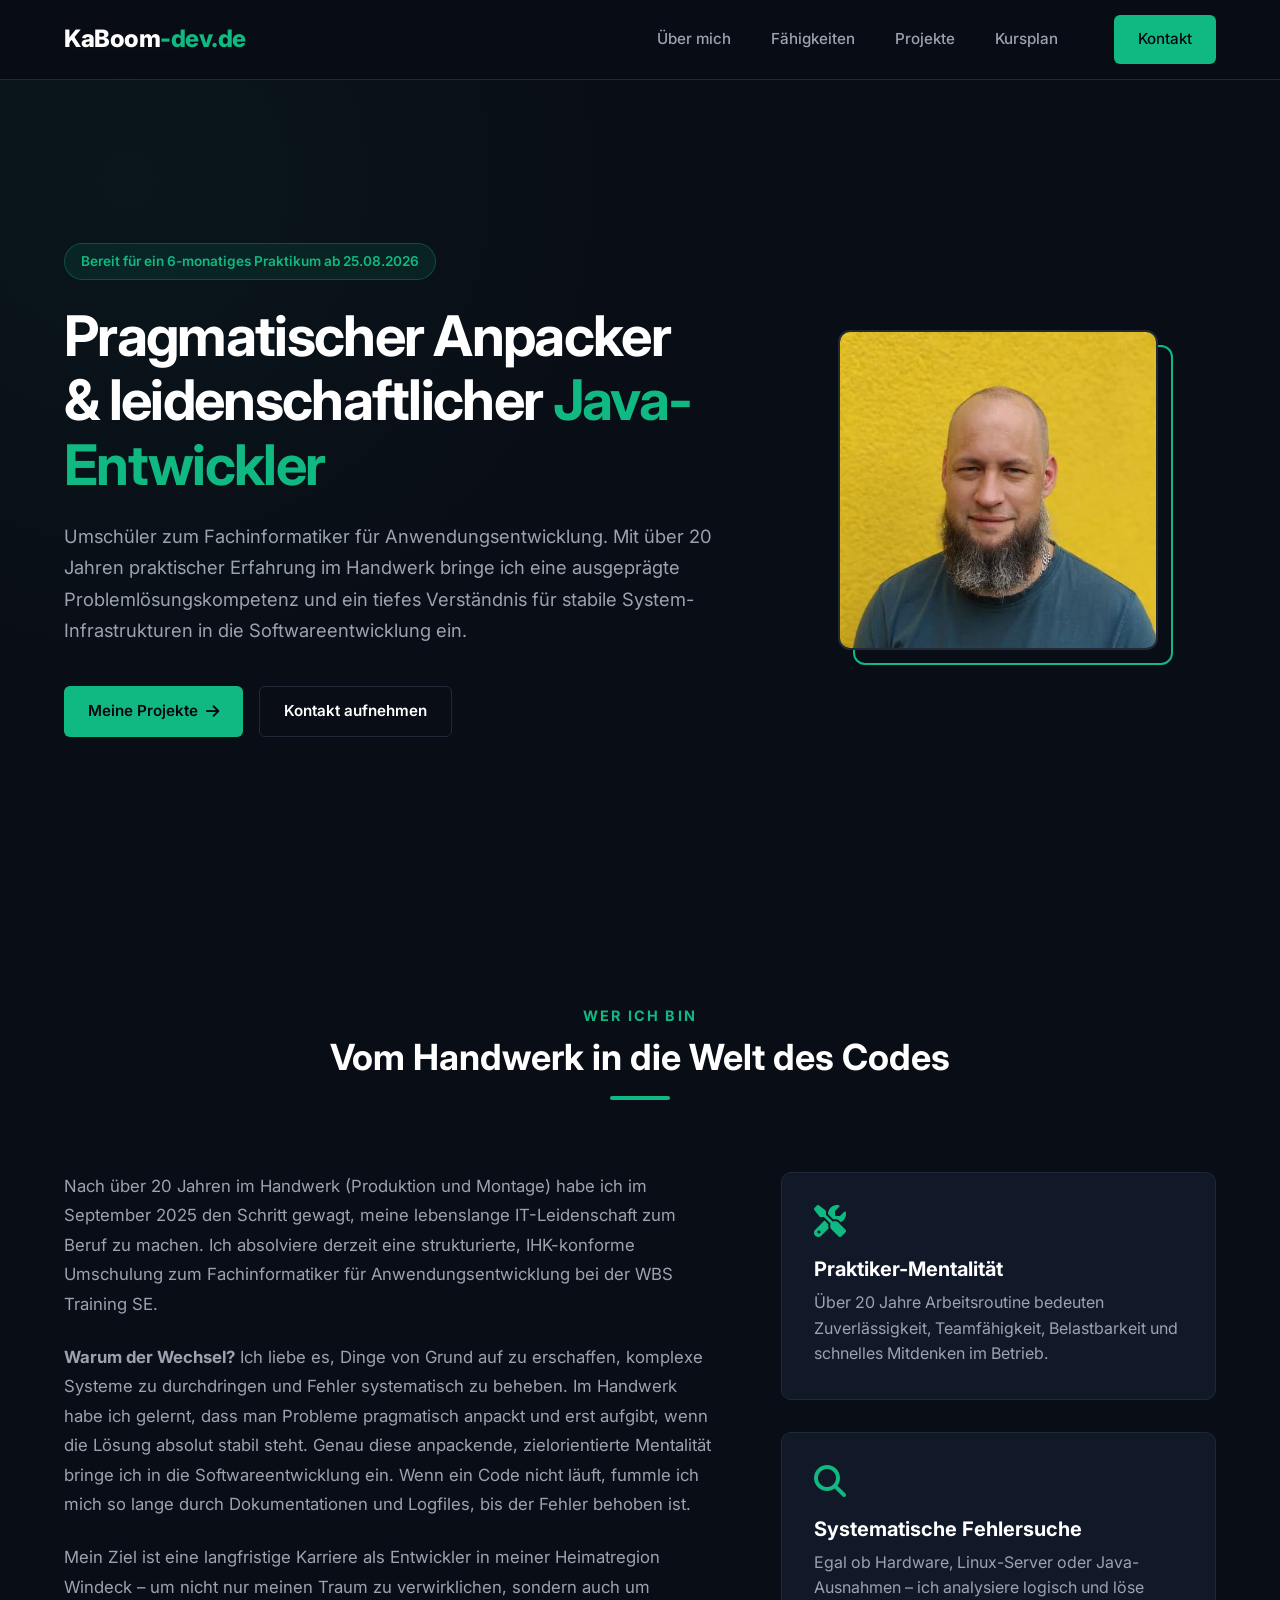
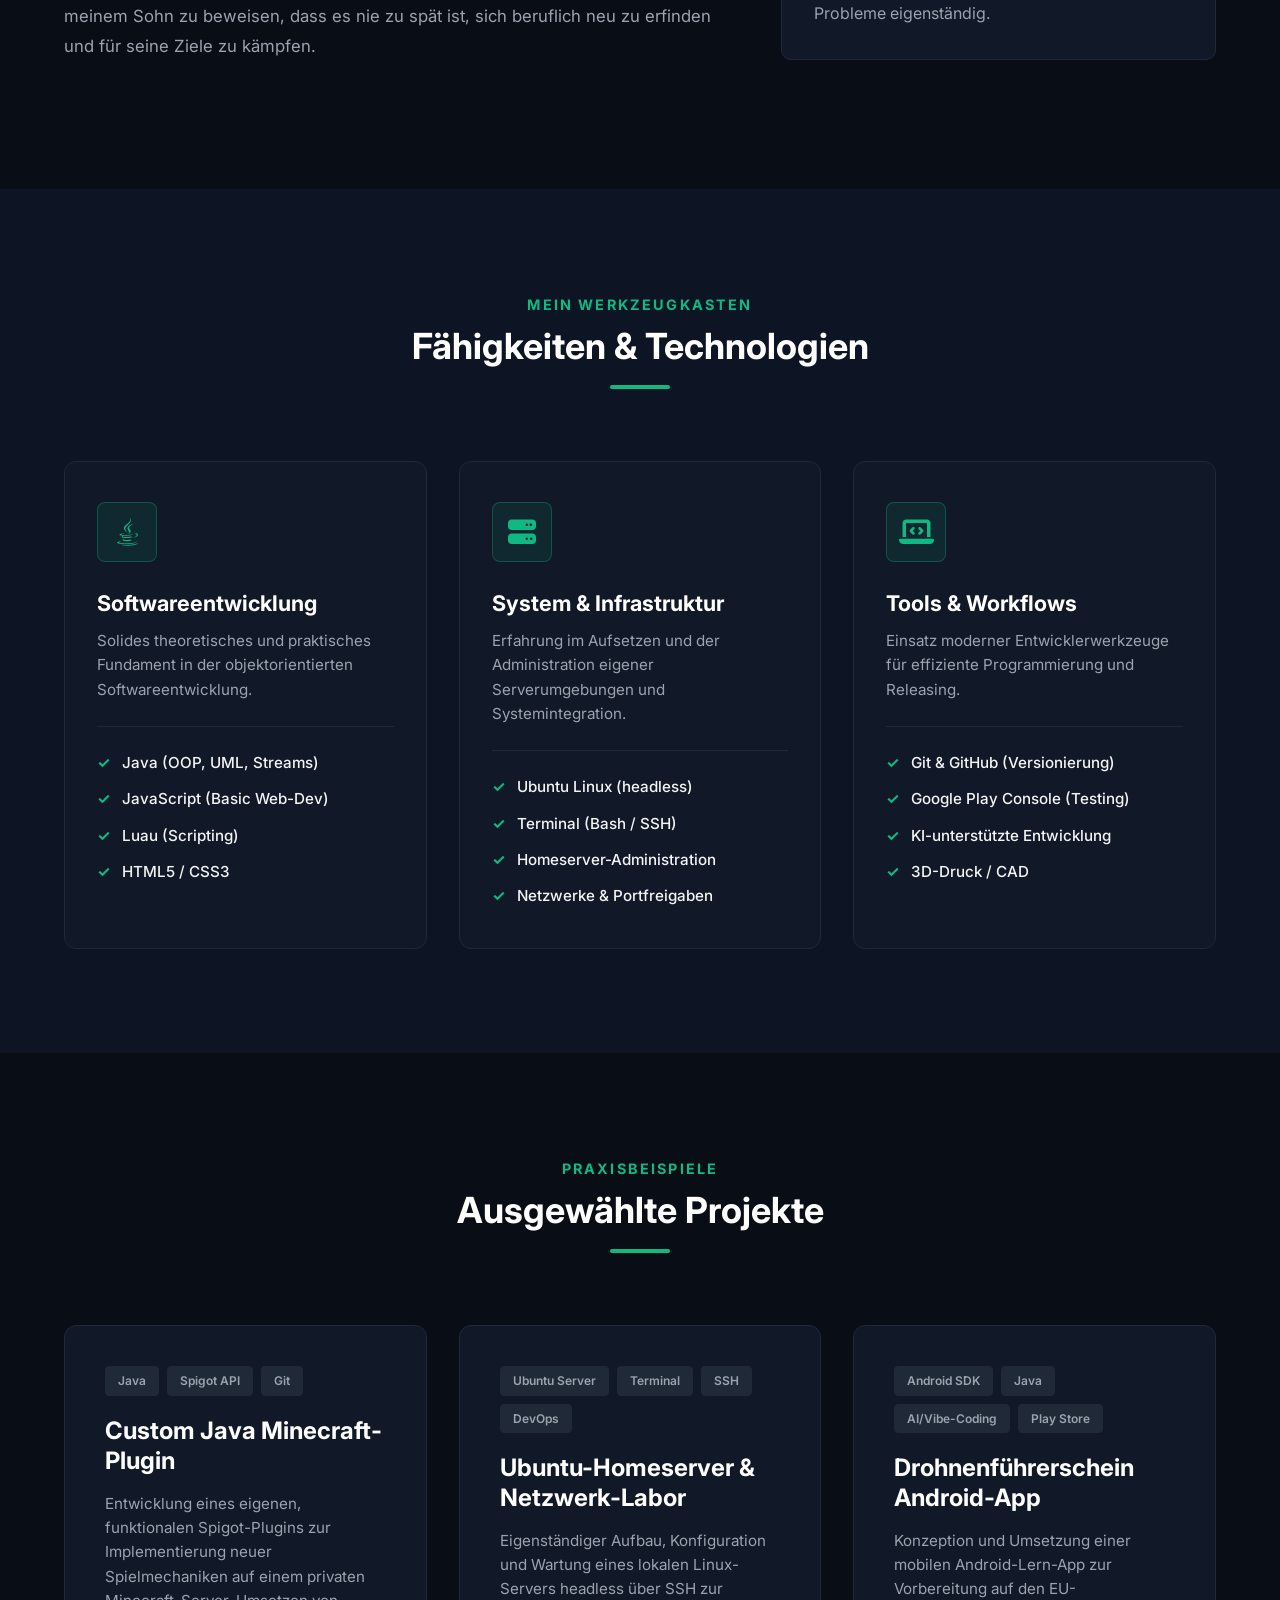
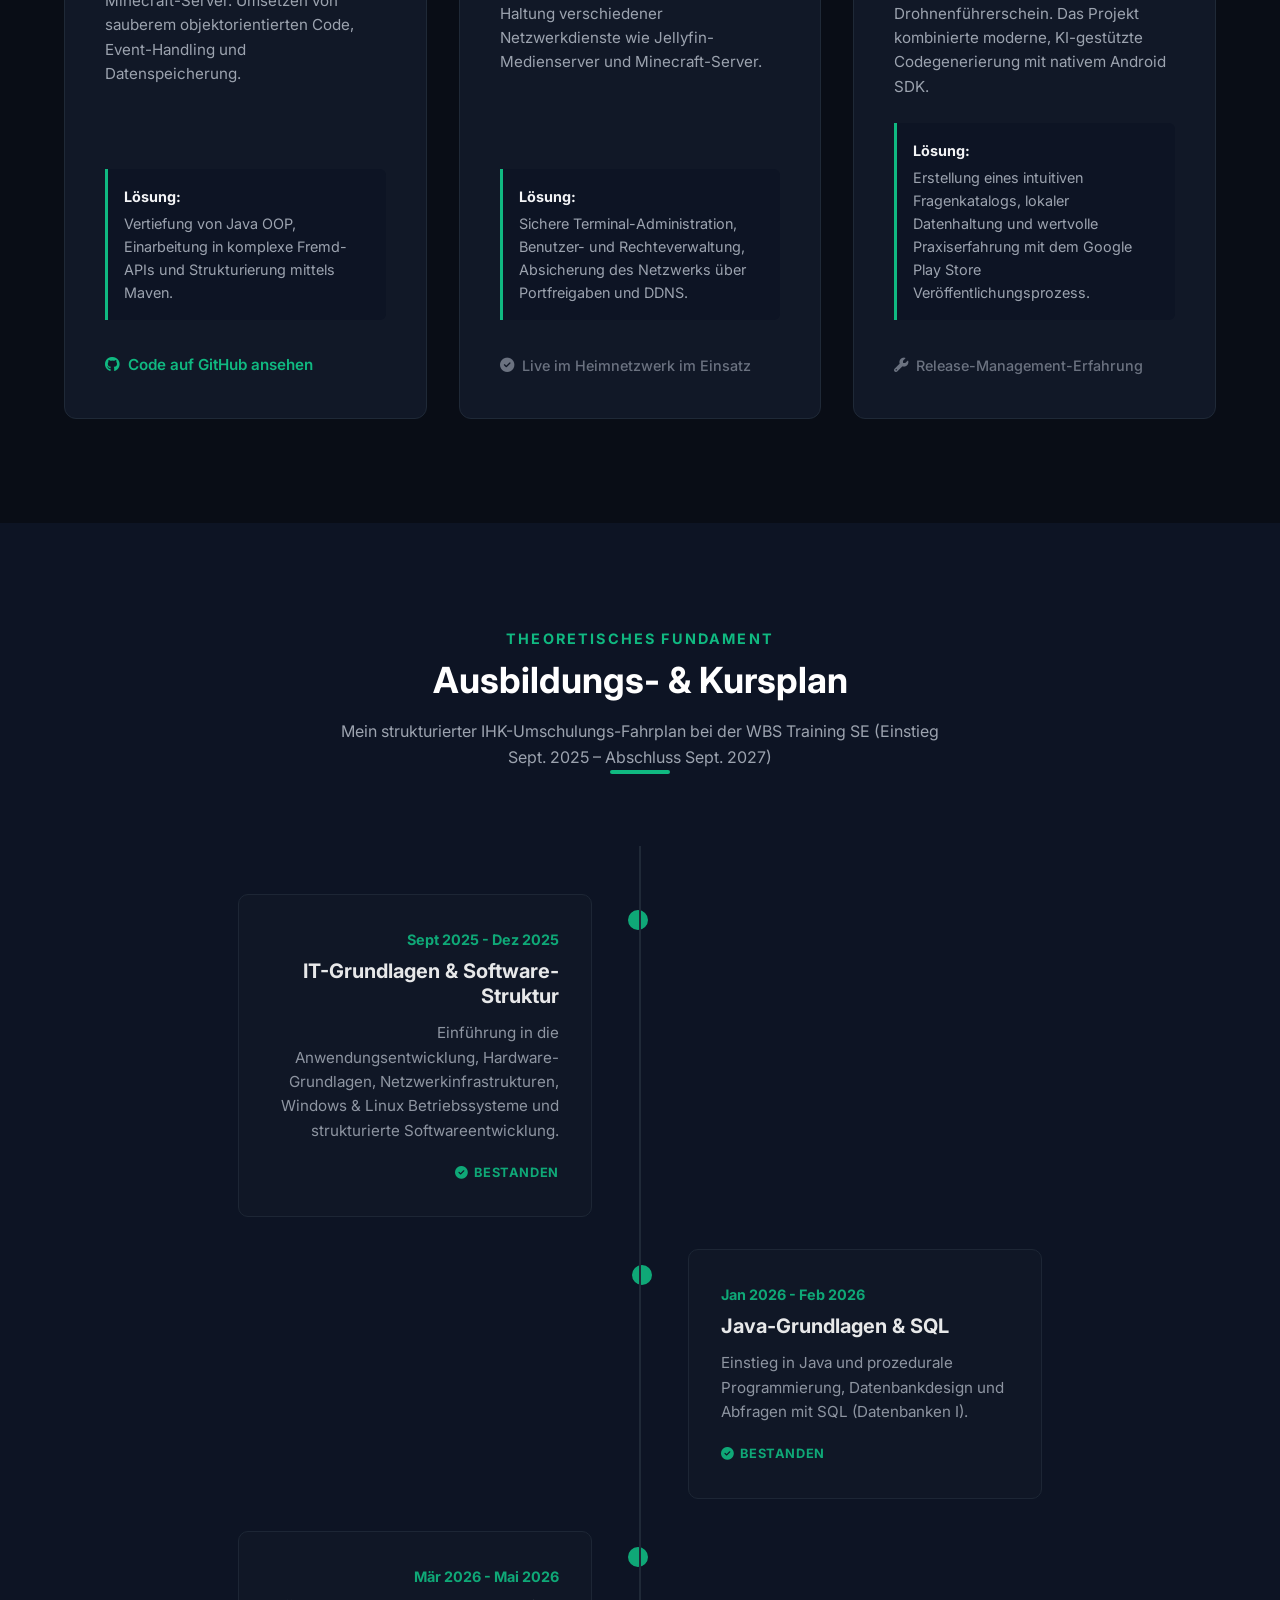
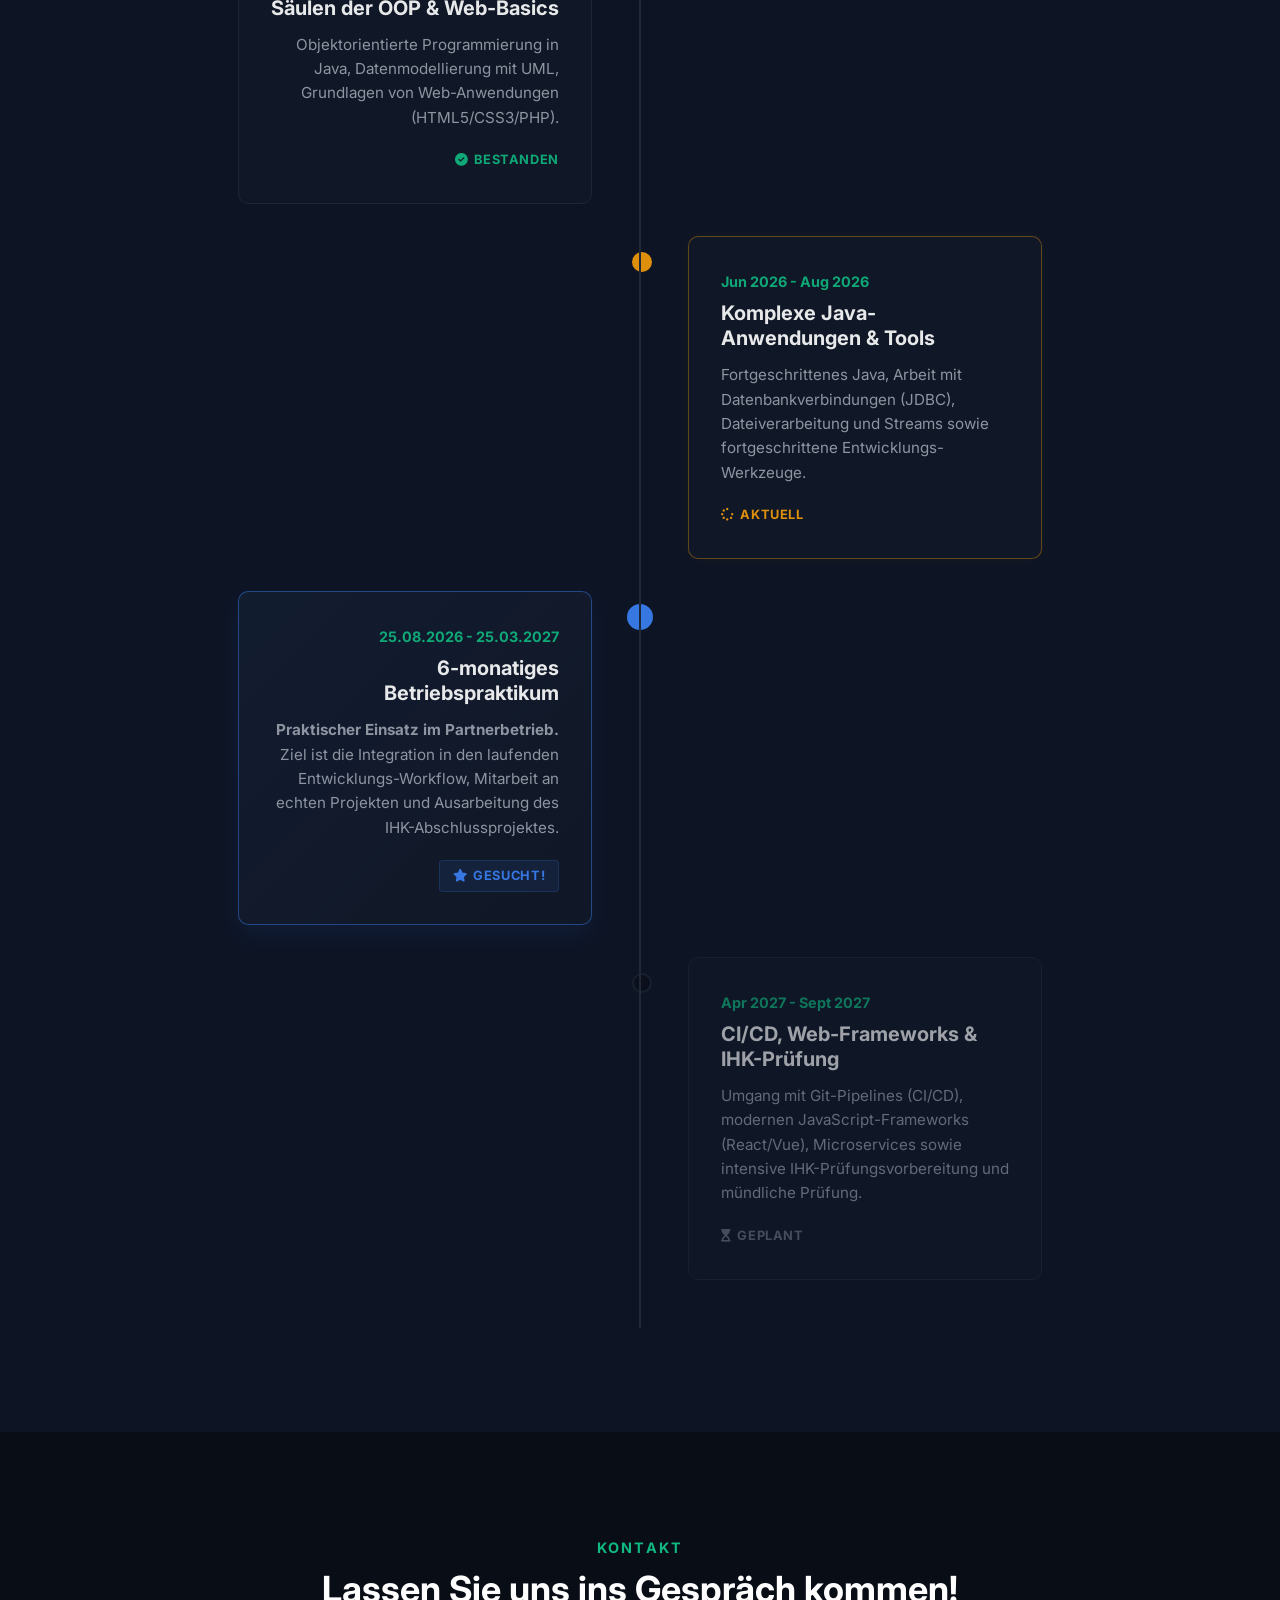
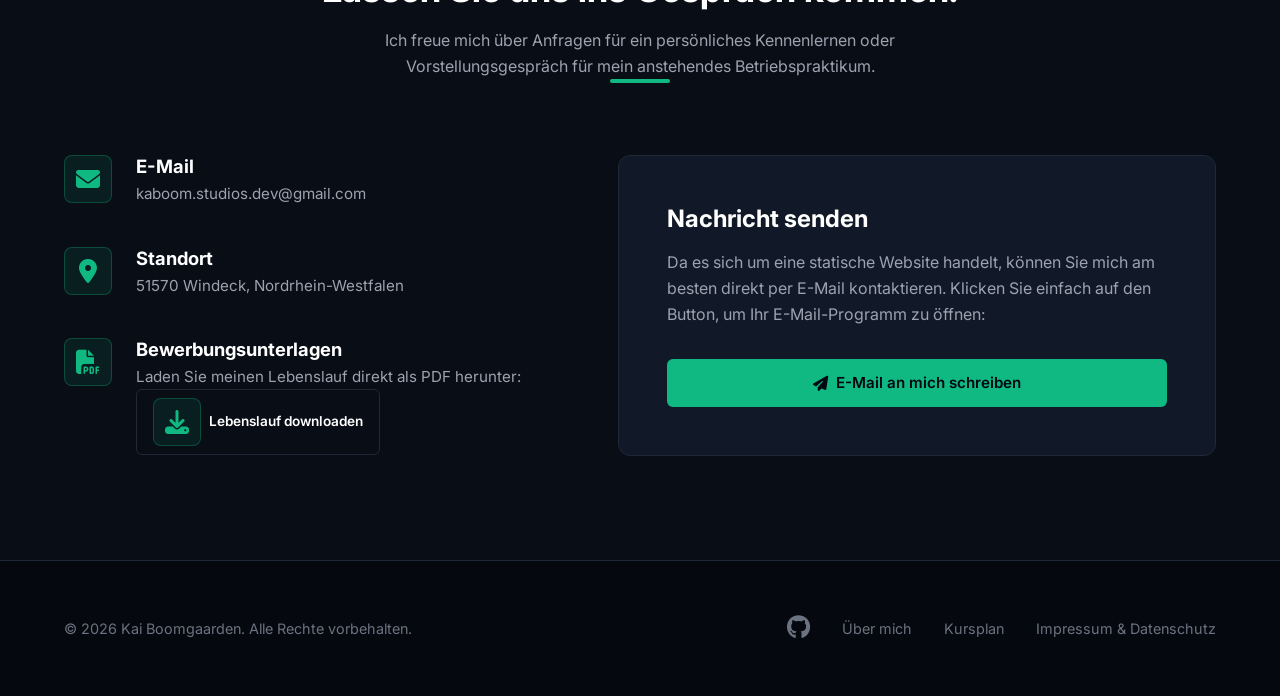
==== commit 2058ee0a: "fix: WBS Training AG → WBS Training SE (Unternehmensumbenennung)" ====
--- a/index.html
+++ b/index.html
@@ -68,7 +68,7 @@
             <div class="about-grid">
                 <div class="about-text">
                     <p>
-                        Nach über 20 Jahren im Handwerk (Produktion und Montage) habe ich im September 2025 den Schritt gewagt, meine lebenslange IT-Leidenschaft zum Beruf zu machen. Ich absolviere derzeit eine strukturierte, IHK-konforme Umschulung zum Fachinformatiker für Anwendungsentwicklung bei der WBS TRAINING AG.
+                        Nach über 20 Jahren im Handwerk (Produktion und Montage) habe ich im September 2025 den Schritt gewagt, meine lebenslange IT-Leidenschaft zum Beruf zu machen. Ich absolviere derzeit eine strukturierte, IHK-konforme Umschulung zum Fachinformatiker für Anwendungsentwicklung bei der WBS Training SE.
                     </p>
                     <p>
                         <strong>Warum der Wechsel?</strong> Ich liebe es, Dinge von Grund auf zu erschaffen, komplexe Systeme zu durchdringen und Fehler systematisch zu beheben. Im Handwerk habe ich gelernt, dass man Probleme pragmatisch anpackt und erst aufgibt, wenn die Lösung absolut stabil steht. Genau diese anpackende, zielorientierte Mentalität bringe ich in die Softwareentwicklung ein. Wenn ein Code nicht läuft, fummle ich mich so lange durch Dokumentationen und Logfiles, bis der Fehler behoben ist.
@@ -225,7 +225,7 @@
             <div class="section-header">
                 <span class="section-subtitle">Theoretisches Fundament</span>
                 <h2>Ausbildungs- &amp; Kursplan</h2>
-                <p class="section-intro">Mein strukturierter IHK-Umschulungs-Fahrplan bei der WBS TRAINING AG (Einstieg Sept. 2025 – Abschluss Sept. 2027)</p>
+                <p class="section-intro">Mein strukturierter IHK-Umschulungs-Fahrplan bei der WBS Training SE (Einstieg Sept. 2025 – Abschluss Sept. 2027)</p>
                 <div class="underline"></div>
             </div>
             
--- a/css/style.css
+++ b/css/style.css
@@ -244,6 +244,11 @@
 
 .nav-cta {
     margin-left: 1rem;
+    color: #030712 !important; /* Force readable dark text on emerald background */
+}
+
+.nav-cta:hover {
+    color: #030712 !important;
 }
 
 .mobile-menu-toggle {
